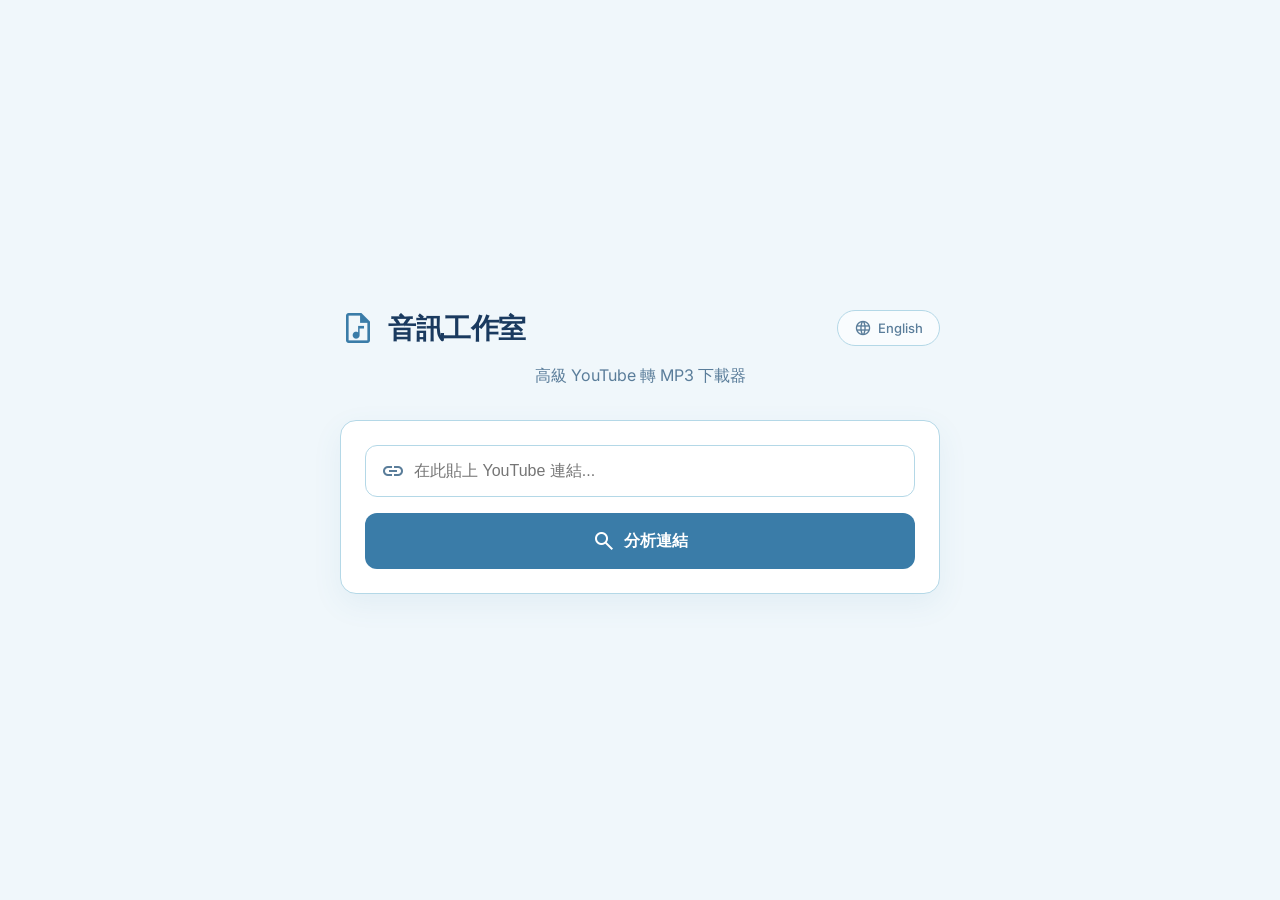
==== index.html @ bf58651c "deploy: 6a9febd175127ec9c0ff2e78149398973cc642bb" ====
<!DOCTYPE html>
<html lang="en">
<head>
    <meta charset="UTF-8">
    <meta name="viewport" content="width=device-width, initial-scale=1.0">
    <title>YouTube to MP3 - Premium Studio Downloader</title>
    <meta name="description" content="A professional, high-quality YouTube to MP3 downloader. Fast extraction with zero quality loss.">
    <!-- Google Fonts -->
    <link rel="preconnect" href="https://fonts.googleapis.com">
    <link rel="preconnect" href="https://fonts.gstatic.com" crossorigin>
    <link href="https://fonts.googleapis.com/css2?family=Inter:wght@400;500;600;700&display=swap" rel="stylesheet">
    <!-- Material Symbols Outlined -->
    <link href="https://fonts.googleapis.com/css2?family=Material+Symbols+Outlined:opsz,wght,FILL,GRAD@24,400,0,0" rel="stylesheet" />
    <link rel="stylesheet" href="static/css/style.css">
    <!-- PWA -->
    <link rel="manifest" href="static/manifest.json">
    <meta name="theme-color" content="#3A7CA8">
    <link rel="apple-touch-icon" href="static/icons/icon-512.png">
</head>
<body>
    <main class="app-container">
        <header class="app-header">
            <div class="header-top">
                <div class="logo-container">
                    <span class="material-symbols-outlined logo-icon">audio_file</span>
                    <h1 data-en="AudioStudio" data-zh="音訊工作室">音訊工作室</h1>
                </div>
                <button id="langToggle" class="btn-lang-toggle">
                    <span class="material-symbols-outlined">language</span>
                    <span id="langText">English</span>
                </button>
            </div>
            <p class="subtitle" data-en="Premium YouTube to MP3 Downloader" data-zh="高級 YouTube 轉 MP3 下載器">高級 YouTube 轉 MP3 下載器</p>
        </header>

        <section class="downloader-card">
            <div class="input-group">
                <span class="material-symbols-outlined input-icon">link</span>
                <input type="url" id="urlInput" placeholder="在此貼上 YouTube 連結..." data-en-placeholder="Paste YouTube link here..." data-zh-placeholder="在此貼上 YouTube 連結..." autocomplete="off">
            </div>
            
            <button id="fetchBtn" class="btn-primary">
                <span class="material-symbols-outlined">search</span>
                <span data-en="Analyze URL" data-zh="分析連結">分析連結</span>
            </button>

            <!-- Video Info Section (Hidden by default) -->
            <div id="videoInfoSection" class="video-info-section hidden">
                <div class="thumbnail-container">
                    <img id="videoThumb" src="" alt="Video Thumbnail">
                    <div class="duration-badge" id="videoDuration">0:00</div>
                </div>
                
                <div class="details-container">
                    <h2 id="videoTitle" class="video-title">Video Title</h2>
                    
                    <div class="controls-group">
                        <label for="qualitySelect" class="t-label" data-en="Audio Quality" data-zh="音訊品質">Audio Quality</label>
                        <select id="qualitySelect" class="custom-select">
                            <option value="320" data-en="320 kbps (Studio)" data-zh="320 kbps (錄音室級)">320 kbps (Studio)</option>
                            <option value="256" data-en="256 kbps (High)" data-zh="256 kbps (高品質)">256 kbps (High)</option>
                            <option value="192" data-en="192 kbps (Standard)" data-zh="192 kbps (標準品質)">192 kbps (Standard)</option>
                            <option value="128" selected data-en="128 kbps (Basic)" data-zh="128 kbps (基礎品質)">128 kbps (Basic)</option>
                        </select>
                    </div>

                    <button id="downloadBtn" class="btn-accent">
                        <span class="material-symbols-outlined">download</span>
                        <span data-en="Download MP3" data-zh="下載 MP3">Download MP3</span>
                    </button>
                    
                    <!-- Progress Section -->
                    <div id="progressSection" class="progress-section hidden">
                        <div class="progress-info">
                            <span id="progressStatusText" class="t-meta" data-en="Starting..." data-zh="正在開始...">Starting...</span>
                            <span id="progressPercentage" class="t-meta">0%</span>
                        </div>
                        <div class="progress-track">
                            <div id="progressBar" class="progress-fill"></div>
                        </div>
                    </div>
                </div>
            </div>

            <!-- Error/Status Messages -->
            <div id="statusMessage" class="status-message hidden">
                <span class="material-symbols-outlined message-icon">info</span>
                <span id="statusText">Testing message</span>
            </div>
        </section>
    </main>

    <script src="static/js/script.js"></script>
</body>
</html>
---- static/css/style.css ----
/* Design Tokens - Refreshing Sea Salt Blue (Matching MeetingSummary) */
:root {
    --bg-base: #F0F7FB;
    --surface: #FFFFFF;
    --surface-hover: #F9FCFE;
    --text-primary: #1A3A5F;
    --text-secondary: #5A7D9A;
    
    --brand-accent: #3A7CA8;
    --brand-hover: #73A8C2;
    
    --success: #10B981;
    --warning: #EF4444;
    --border: #B4D8E7;
    
    --shadow-card: 0 10px 30px rgba(58, 124, 168, 0.08);
    --shadow-float: 0 20px 40px rgba(58, 124, 168, 0.12);
    
    --radius-sm: 8px;
    --radius-md: 12px;
    --radius-lg: 16px;
    --radius-pill: 9999px;
    
    --transition: 200ms cubic-bezier(0.4, 0, 0.2, 1);
}

/* Base Reset */
* {
    box-sizing: border-box;
    margin: 0;
    padding: 0;
}

body {
    font-family: 'Outfit', 'Inter', system-ui, -apple-system, sans-serif;
    background-color: var(--bg-base);
    color: var(--text-primary);
    line-height: 1.6;
    min-height: 100vh;
    display: flex;
    justify-content: center;
    align-items: center;
    padding: 16px;
}

.t-meta, .t-label {
    font-size: 14px;
    color: var(--text-secondary);
}

/* Layout */
.app-container {
    width: 100%;
    max-width: 600px;
    display: flex;
    flex-direction: column;
    gap: 32px;
}

.app-header {
    text-align: center;
}

.header-top {
    display: flex;
    justify-content: space-between;
    align-items: center;
    margin-bottom: 12px;
}

.logo-container {
    display: flex;
    align-items: center;
    justify-content: center;
    gap: 12px;
}

.logo-icon {
    font-size: 36px;
    color: var(--brand-accent);
}

.app-header h1 {
    font-size: 28px;
    font-weight: 700;
    letter-spacing: -0.5px;
}

.subtitle {
    color: var(--text-secondary);
    font-size: 16px;
}

/* Card Component */
.downloader-card {
    background-color: var(--surface);
    border: 1px solid var(--border);
    border-radius: var(--radius-lg);
    padding: 24px;
    box-shadow: var(--shadow-card);
    display: flex;
    flex-direction: column;
    gap: 16px;
    transition: box-shadow var(--transition);
}

.downloader-card:hover {
    box-shadow: var(--shadow-float);
}

/* Inputs & Forms */
.input-group {
    position: relative;
    display: flex;
    align-items: center;
}

.input-icon {
    position: absolute;
    left: 16px;
    color: var(--text-secondary);
}

input[type="url"] {
    width: 100%;
    background-color: var(--surface);
    border: 1px solid var(--border);
    border-radius: var(--radius-md);
    padding: 16px 16px 16px 48px;
    color: var(--text-primary);
    font-size: 16px;
    transition: all var(--transition);
    outline: none;
}

input[type="url"]:focus {
    border-color: var(--brand-accent);
    box-shadow: 0 0 0 3px rgba(58, 124, 168, 0.1);
}

/* Buttons */
button {
    display: flex;
    align-items: center;
    justify-content: center;
    gap: 8px;
    width: 100%;
    padding: 16px;
    border: none;
    border-radius: var(--radius-md);
    font-size: 16px;
    font-weight: 600;
    cursor: pointer;
    transition: all var(--transition);
    font-family: inherit;
}

button:disabled {
    opacity: 0.5;
    cursor: not-allowed;
}

.btn-primary {
    background-color: var(--brand-accent);
    color: #FFFFFF;
}

.btn-primary:hover:not(:disabled) {
    background-color: var(--brand-hover);
}

.btn-accent {
    background-color: var(--success);
    color: #FFFFFF;
}

.btn-accent:hover:not(:disabled) {
    background-color: #34D399; /* Emerald Light */
}

.btn-lang-toggle {
    width: auto;
    padding: 8px 16px;
    background-color: var(--surface-hover);
    color: var(--text-secondary);
    border: 1px solid var(--border);
    border-radius: var(--radius-pill);
    font-size: 13px;
    font-weight: 500;
    gap: 6px;
}

.btn-lang-toggle:hover {
    background-color: var(--border);
    color: var(--text-primary);
}

.btn-lang-toggle span:first-child {
    font-size: 18px;
}

/* Video Info Section */
.video-info-section {
    margin-top: 16px;
    display: flex;
    flex-direction: column;
    gap: 16px;
    padding-top: 16px;
    border-top: 1px solid var(--border);
    animation: fadeIn 0.3s ease-out;
}

@keyframes fadeIn {
    from { opacity: 0; transform: translateY(-10px); }
    to { opacity: 1; transform: translateY(0); }
}

.thumbnail-container {
    position: relative;
    width: 100%;
    border-radius: var(--radius-md);
    overflow: hidden;
    aspect-ratio: 16 / 9;
    background-color: var(--bg-base);
}

.thumbnail-container img {
    width: 100%;
    height: 100%;
    object-fit: cover;
}

.duration-badge {
    position: absolute;
    bottom: 8px;
    right: 8px;
    background-color: rgba(15, 23, 42, 0.8);
    backdrop-filter: blur(4px);
    color: var(--text-primary);
    padding: 4px 8px;
    border-radius: var(--radius-sm);
    font-size: 12px;
    font-weight: 600;
}

.details-container {
    display: flex;
    flex-direction: column;
    gap: 16px;
}

.video-title {
    font-size: 18px;
    font-weight: 600;
    line-height: 1.4;
    display: -webkit-box;
    -webkit-line-clamp: 2;
    -webkit-box-orient: vertical;
    overflow: hidden;
}

/* Select Box */
.controls-group {
    display: flex;
    flex-direction: column;
    gap: 8px;
}

.custom-select {
    width: 100%;
    background-color: var(--bg-base);
    border: 1px solid var(--border);
    color: var(--text-primary);
    padding: 12px 16px;
    border-radius: var(--radius-md);
    font-size: 14px;
    appearance: none;
    cursor: pointer;
    background-image: url('data:image/svg+xml;utf8,<svg fill="%2394A3B8" viewBox="0 0 24 24" xmlns="http://www.w3.org/2000/svg"><path d="M7 10l5 5 5-5z"/></svg>');
    background-repeat: no-repeat;
    background-position: right 12px center;
    background-size: 20px;
    outline: none;
    transition: border-color var(--transition);
}

.custom-select:focus {
    border-color: var(--brand-accent);
}

/* Progress */
.progress-section {
    display: flex;
    flex-direction: column;
    gap: 8px;
    margin-top: 8px;
}

.progress-info {
    display: flex;
    justify-content: space-between;
    align-items: center;
}

.progress-track {
    width: 100%;
    height: 8px;
    background-color: var(--bg-base);
    border-radius: var(--radius-pill);
    overflow: hidden;
}

.progress-fill {
    height: 100%;
    background-color: var(--brand-accent);
    width: 0%;
    border-radius: var(--radius-pill);
    transition: width 0.3s ease-out;
}

/* Utilities */
.hidden {
    display: none !important;
}

.status-message {
    padding: 12px 16px;
    border-radius: var(--radius-md);
    display: flex;
    align-items: center;
    gap: 8px;
    font-size: 14px;
    font-weight: 500;
    animation: fadeIn 0.3s ease-out;
}

.status-error {
    background-color: rgba(248, 113, 113, 0.1);
    color: var(--warning);
    border: 1px solid rgba(248, 113, 113, 0.2);
}

.status-success {
    background-color: rgba(52, 211, 153, 0.1);
    color: var(--success);
    border: 1px solid rgba(52, 211, 153, 0.2);
}

/* Responsive & Mobile Optimization */
@media (max-width: 480px) {
    body {
        padding: 0;
        align-items: flex-start;
        padding-top: 24px;
    }

    .app-container {
        padding: 16px;
        gap: 20px;
    }
    
    .app-header h1 {
        font-size: 24px;
    }

    .downloader-card {
        padding: 20px;
        border-radius: var(--radius-lg);
        /* Mobile specific shadows */
        box-shadow: none;
        border: 1px solid var(--border);
    }

    /* Ensure all buttons have minimum touch area of 44x44px */
    button, .custom-select, input {
        min-height: 48px;
    }

    .btn-lang-toggle {
        padding: 10px 16px;
    }

    .video-title {
        font-size: 16px;
    }
}
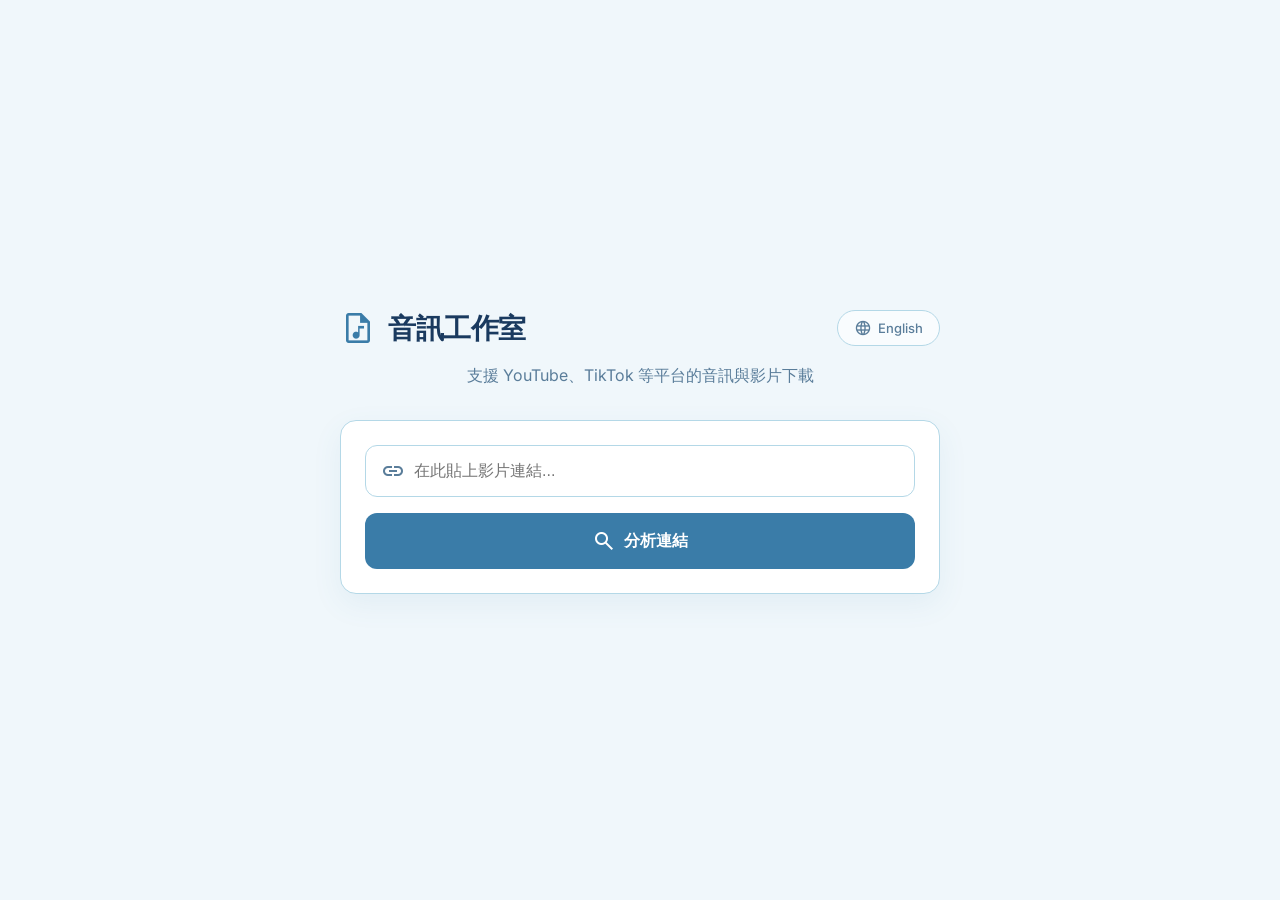
==== commit 5809c92b: "deploy: 93840529360a4a2a9880e109c3c2251c88cbb395" ====
--- a/index.html
+++ b/index.html
@@ -3,8 +3,8 @@
 <head>
     <meta charset="UTF-8">
     <meta name="viewport" content="width=device-width, initial-scale=1.0">
-    <title>YouTube to MP3 - Premium Studio Downloader</title>
-    <meta name="description" content="A professional, high-quality YouTube to MP3 downloader. Fast extraction with zero quality loss.">
+    <title>AudioStudio - 多平台影音下載器</title>
+    <meta name="description" content="高品質 YouTube、TikTok 等多平台音訊與影片下載器，支援 MP3 / MP4 格式輸出。">
     <!-- Google Fonts -->
     <link rel="preconnect" href="https://fonts.googleapis.com">
     <link rel="preconnect" href="https://fonts.gstatic.com" crossorigin>
@@ -15,6 +15,7 @@
     <!-- PWA -->
     <link rel="manifest" href="static/manifest.json">
     <meta name="theme-color" content="#3A7CA8">
+    <link rel="icon" type="image/png" href="static/icons/icon-512.png">
     <link rel="apple-touch-icon" href="static/icons/icon-512.png">
 </head>
 <body>
@@ -30,13 +31,13 @@
                     <span id="langText">English</span>
                 </button>
             </div>
-            <p class="subtitle" data-en="Premium YouTube to MP3 Downloader" data-zh="高級 YouTube 轉 MP3 下載器">高級 YouTube 轉 MP3 下載器</p>
+            <p class="subtitle" data-en="Download audio & video from YouTube, TikTok and more" data-zh="支援 YouTube、TikTok 等平台的音訊與影片下載">支援 YouTube、TikTok 等平台的音訊與影片下載</p>
         </header>
 
         <section class="downloader-card">
             <div class="input-group">
                 <span class="material-symbols-outlined input-icon">link</span>
-                <input type="url" id="urlInput" placeholder="在此貼上 YouTube 連結..." data-en-placeholder="Paste YouTube link here..." data-zh-placeholder="在此貼上 YouTube 連結..." autocomplete="off">
+                <input type="url" id="urlInput" placeholder="在此貼上影片連結..." data-en-placeholder="Paste a video link here..." data-zh-placeholder="在此貼上影片連結..." autocomplete="off">
             </div>
             
             <button id="fetchBtn" class="btn-primary">
@@ -55,6 +56,14 @@
                     <h2 id="videoTitle" class="video-title">Video Title</h2>
                     
                     <div class="controls-group">
+                        <label for="modeSelect" class="t-label" data-en="Output Format" data-zh="輸出格式">輸出格式</label>
+                        <select id="modeSelect" class="custom-select">
+                            <option value="mp3" data-en="MP3 audio" data-zh="MP3 音訊">MP3 音訊</option>
+                            <option value="mp4" data-en="MP4 video" data-zh="MP4 影片">MP4 影片</option>
+                        </select>
+                    </div>
+
+                    <div class="controls-group" id="qualityGroup">
                         <label for="qualitySelect" class="t-label" data-en="Audio Quality" data-zh="音訊品質">Audio Quality</label>
                         <select id="qualitySelect" class="custom-select">
                             <option value="320" data-en="320 kbps (Studio)" data-zh="320 kbps (錄音室級)">320 kbps (Studio)</option>
@@ -66,7 +75,7 @@
 
                     <button id="downloadBtn" class="btn-accent">
                         <span class="material-symbols-outlined">download</span>
-                        <span data-en="Download MP3" data-zh="下載 MP3">Download MP3</span>
+                        <span id="downloadBtnText" data-en="Download" data-zh="下載">下載</span>
                     </button>
                     
                     <!-- Progress Section -->
